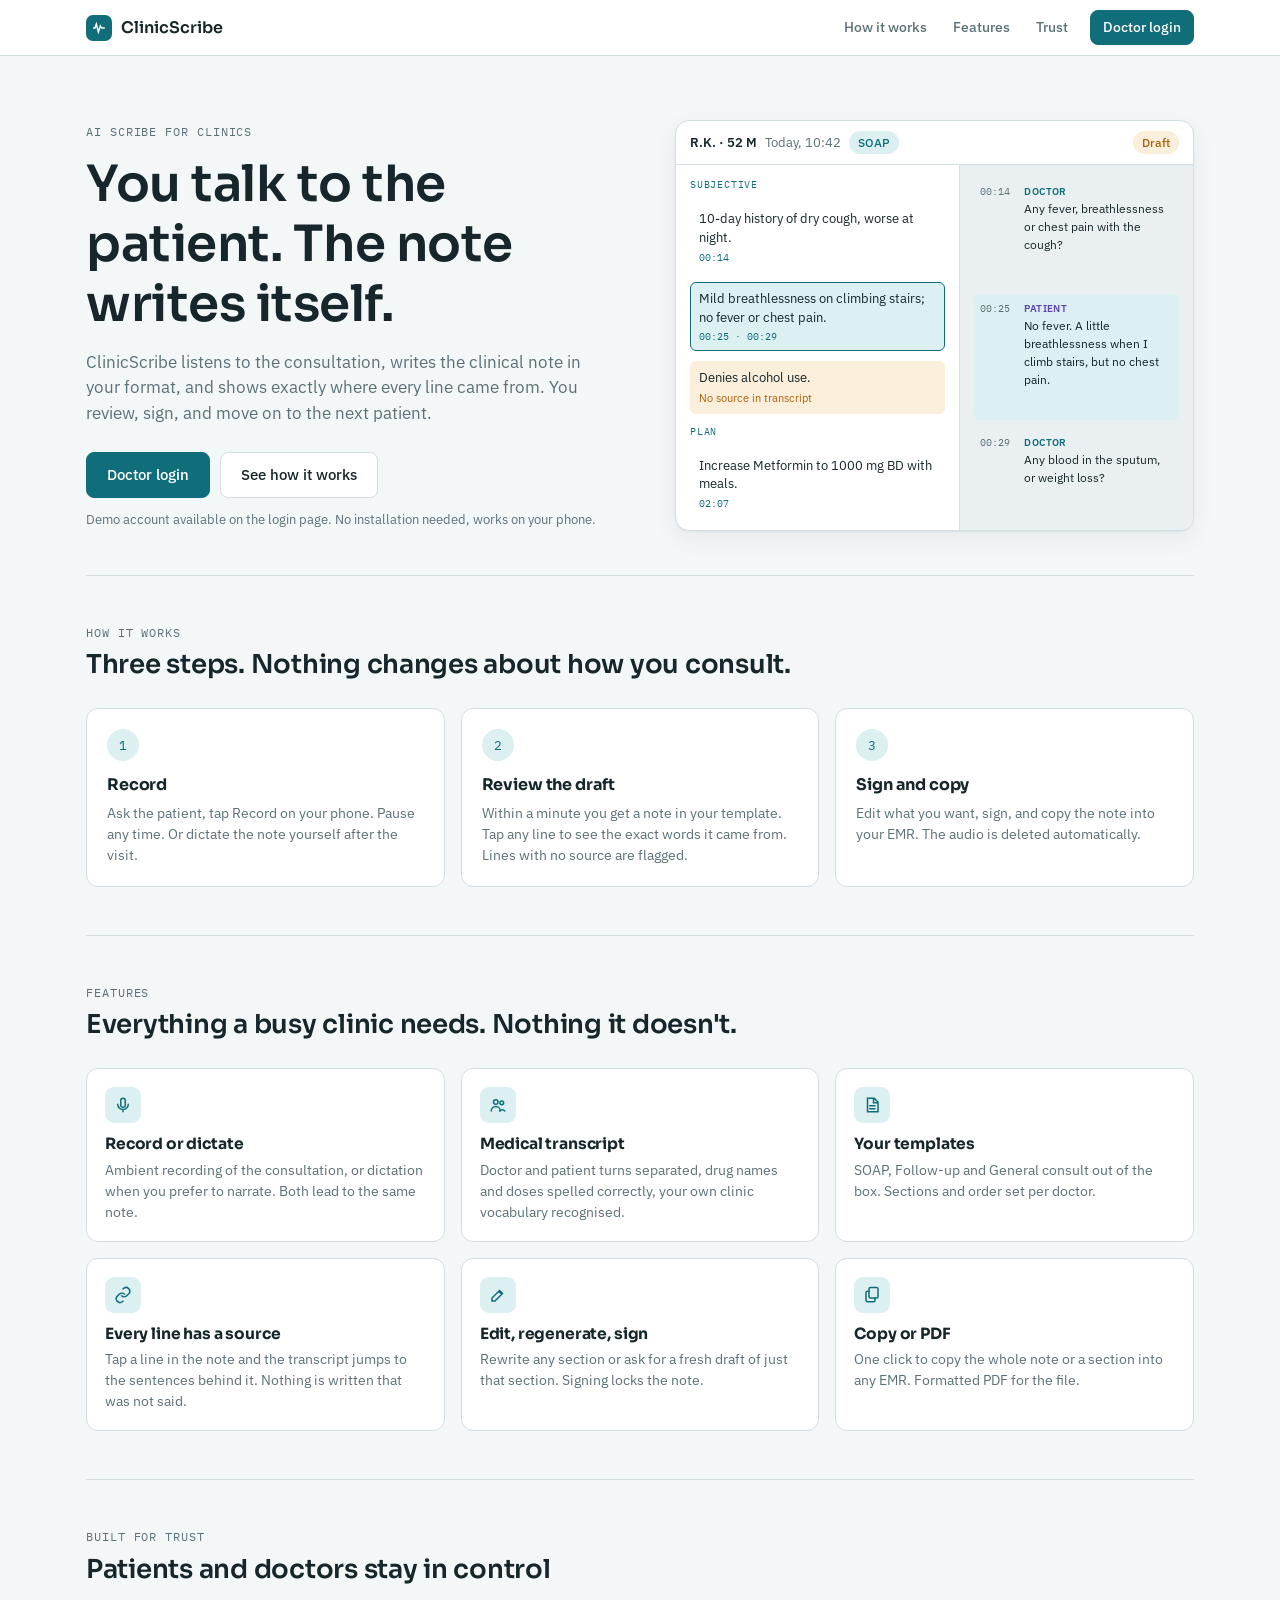
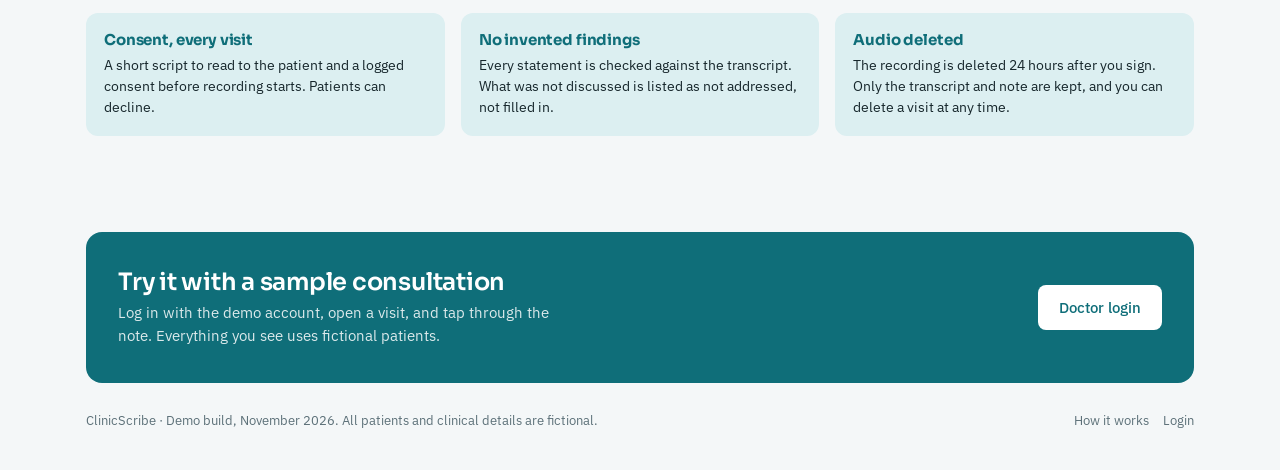
==== index.html @ 5e47dfab "Rebuild as a website: landing page, doctor login and app Co-Authored-By: Claude Fable 5.1 <noreply@a" ====
<!doctype html>
<html lang="en">
<head>
<meta charset="utf-8">
<meta name="viewport" content="width=device-width, initial-scale=1, viewport-fit=cover">
<title>ClinicScribe</title>
<meta name="description" content="ClinicScribe listens to the consultation and drafts the clinical note, with every line linked to what was said.">
<link rel="stylesheet" href="https://fonts.googleapis.com/css2?family=Sora:wght@500;600;700&family=IBM+Plex+Sans:wght@400;500;600&family=IBM+Plex+Mono:wght@400;500&display=swap">
<link rel="stylesheet" href="assets/styles.css">
</head>
<body>
<header class="top"><div class="top-in">
  <a class="brand" href="index.html"><span class="mark"><svg viewBox="0 0 24 24" fill="none" stroke="#fff" stroke-width="2.2" stroke-linecap="round"><path d="M4 12h2l2-6 3 12 3-9 2 3h4"/></svg></span>ClinicScribe</a>
  <nav class="nav"><a href="#how">How it works</a><a href="#features">Features</a><a href="#trust">Trust</a><a class="btn primary" href="login.html">Doctor login</a></nav>
</div></header>

<main class="wrap">
  <section class="hero">
    <div>
      <div class="eyebrow">AI scribe for clinics</div>
      <h1>You talk to the patient. The note writes itself.</h1>
      <p class="lede">ClinicScribe listens to the consultation, writes the clinical note in your format, and shows exactly where every line came from. You review, sign, and move on to the next patient.</p>
      <div class="cta-row"><a class="btn primary lg" href="login.html">Doctor login</a><a class="btn lg" href="#how">See how it works</a></div>
      <p class="small">Demo account available on the login page. No installation needed, works on your phone.</p>
    </div>
    <div class="mock" aria-label="Preview of a drafted note linked to the transcript">
      <div class="mh"><b>R.K. · 52 M</b><span>Today, 10:42</span><span class="chip acc">SOAP</span><span class="chip draft" style="margin-left:auto">Draft</span></div>
      <div class="mb">
        <div class="mn">
          <div><div class="lab">Subjective</div></div>
          <div class="li">10-day history of dry cough, worse at night.<span class="ev">00:14</span></div>
          <div class="li on">Mild breathlessness on climbing stairs; no fever or chest pain.<span class="ev">00:25 · 00:29</span></div>
          <div class="li uns">Denies alcohol use.<span class="fl">No source in transcript</span></div>
          <div><div class="lab">Plan</div></div>
          <div class="li">Increase Metformin to 1000 mg BD with meals.<span class="ev">02:07</span></div>
        </div>
        <div class="mt">
          <div class="tx d"><span class="t">00:14</span><span><span class="w">Doctor</span><br>Any fever, breathlessness or chest pain with the cough?</span></div>
          <div class="tx p on"><span class="t">00:25</span><span><span class="w">Patient</span><br>No fever. A little breathlessness when I climb stairs, but no chest pain.</span></div>
          <div class="tx d"><span class="t">00:29</span><span><span class="w">Doctor</span><br>Any blood in the sputum, or weight loss?</span></div>
        </div>
      </div>
    </div>
  </section>

  <section class="block" id="how">
    <div class="eyebrow">How it works</div>
    <h2>Three steps. Nothing changes about how you consult.</h2>
    <div class="steps">
      <div class="step-card"><div class="n">1</div><h3>Record</h3><p>Ask the patient, tap Record on your phone. Pause any time. Or dictate the note yourself after the visit.</p></div>
      <div class="step-card"><div class="n">2</div><h3>Review the draft</h3><p>Within a minute you get a note in your template. Tap any line to see the exact words it came from. Lines with no source are flagged.</p></div>
      <div class="step-card"><div class="n">3</div><h3>Sign and copy</h3><p>Edit what you want, sign, and copy the note into your EMR. The audio is deleted automatically.</p></div>
    </div>
  </section>

  <section class="block" id="features">
    <div class="eyebrow">Features</div>
    <h2>Everything a busy clinic needs. Nothing it doesn't.</h2>
    <div class="grid3">
      <div class="feat"><div class="ic"><svg viewBox="0 0 24 24" fill="none" stroke="currentColor" stroke-width="2" stroke-linecap="round"><rect x="9" y="3" width="6" height="12" rx="3"/><path d="M5 11a7 7 0 0 0 14 0M12 18v3"/></svg></div><h3>Record or dictate</h3><p>Ambient recording of the consultation, or dictation when you prefer to narrate. Both lead to the same note.</p></div>
      <div class="feat"><div class="ic"><svg viewBox="0 0 24 24" fill="none" stroke="currentColor" stroke-width="2" stroke-linecap="round"><circle cx="9" cy="8" r="3"/><circle cx="17" cy="9" r="2.5"/><path d="M3 20a6 6 0 0 1 12 0M14 20a4.5 4.5 0 0 1 7 0"/></svg></div><h3>Medical transcript</h3><p>Doctor and patient turns separated, drug names and doses spelled correctly, your own clinic vocabulary recognised.</p></div>
      <div class="feat"><div class="ic"><svg viewBox="0 0 24 24" fill="none" stroke="currentColor" stroke-width="2" stroke-linecap="round"><path d="M6 3h9l5 5v13H6zM14 3v6h6M9 13h7M9 17h7"/></svg></div><h3>Your templates</h3><p>SOAP, Follow-up and General consult out of the box. Sections and order set per doctor.</p></div>
      <div class="feat"><div class="ic"><svg viewBox="0 0 24 24" fill="none" stroke="currentColor" stroke-width="2" stroke-linecap="round"><path d="M10 13a5 5 0 0 0 7 0l3-3a5 5 0 0 0-7-7l-1 1M14 11a5 5 0 0 0-7 0l-3 3a5 5 0 0 0 7 7l1-1"/></svg></div><h3>Every line has a source</h3><p>Tap a line in the note and the transcript jumps to the sentences behind it. Nothing is written that was not said.</p></div>
      <div class="feat"><div class="ic"><svg viewBox="0 0 24 24" fill="none" stroke="currentColor" stroke-width="2" stroke-linecap="round"><path d="M4 20h4l10-10-4-4L4 16zM13 7l4 4"/></svg></div><h3>Edit, regenerate, sign</h3><p>Rewrite any section or ask for a fresh draft of just that section. Signing locks the note.</p></div>
      <div class="feat"><div class="ic"><svg viewBox="0 0 24 24" fill="none" stroke="currentColor" stroke-width="2" stroke-linecap="round"><rect x="8" y="2" width="12" height="14" rx="2"/><path d="M16 16v3a2 2 0 0 1-2 2H6a2 2 0 0 1-2-2V9a2 2 0 0 1 2-2h2"/></svg></div><h3>Copy or PDF</h3><p>One click to copy the whole note or a section into any EMR. Formatted PDF for the file.</p></div>
    </div>
  </section>

  <section class="block" id="trust">
    <div class="eyebrow">Built for trust</div>
    <h2>Patients and doctors stay in control</h2>
    <div class="trust">
      <div class="t"><h3>Consent, every visit</h3><p>A short script to read to the patient and a logged consent before recording starts. Patients can decline.</p></div>
      <div class="t"><h3>No invented findings</h3><p>Every statement is checked against the transcript. What was not discussed is listed as not addressed, not filled in.</p></div>
      <div class="t"><h3>Audio deleted</h3><p>The recording is deleted 24 hours after you sign. Only the transcript and note are kept, and you can delete a visit at any time.</p></div>
    </div>
  </section>

  <div class="cta-band">
    <div><h2>Try it with a sample consultation</h2><p>Log in with the demo account, open a visit, and tap through the note. Everything you see uses fictional patients.</p></div>
    <div class="r"><a class="btn lg" href="login.html">Doctor login</a></div>
  </div>

  <footer><span>ClinicScribe · Demo build, November 2026. All patients and clinical details are fictional.</span><span class="r"><a href="#how">How it works</a><a href="login.html">Login</a></span></footer>
</main>
</body>
</html>
---- assets/styles.css ----
/* ClinicScribe — shared styles. Calm clinical identity: teal accent, cool neutrals, Sora display + IBM Plex body. */
:root{
  --bg:#F4F7F8; --surface:#FFFFFF; --surface-2:#EAF0F2; --fg:#16262B; --muted:#5C7078; --line:#D3DEE2;
  --accent:#0F6E79; --accent-fg:#FFFFFF; --accent-soft:#DCEFF1;
  --warn:#A8620A; --warn-soft:#FBEEDA; --ok:#2B7A4B; --ok-soft:#DCF2E4; --patient:#5D47B5; --patient-soft:#ECE7FA;
  --display:'Sora',system-ui,sans-serif; --body:'IBM Plex Sans',system-ui,sans-serif; --mono:'IBM Plex Mono',ui-monospace,monospace;
  --radius:10px; --shadow:0 1px 2px rgba(22,38,43,.06),0 8px 24px rgba(22,38,43,.06);
}
@media (prefers-color-scheme: dark){ :root:not([data-theme="light"]){
  --bg:#0D1517; --surface:#142022; --surface-2:#1B2A2E; --fg:#E7EEF0; --muted:#93A7AD; --line:#27393E;
  --accent:#4FB8C4; --accent-fg:#06262A; --accent-soft:#153B40;
  --warn:#E6AA4F; --warn-soft:#3A2A10; --ok:#6FCF93; --ok-soft:#123524; --patient:#B5A2F2; --patient-soft:#2A2345;
  --shadow:0 1px 2px rgba(0,0,0,.4),0 8px 24px rgba(0,0,0,.35); color-scheme:dark }}
:root[data-theme="dark"]{
  --bg:#0D1517; --surface:#142022; --surface-2:#1B2A2E; --fg:#E7EEF0; --muted:#93A7AD; --line:#27393E;
  --accent:#4FB8C4; --accent-fg:#06262A; --accent-soft:#153B40;
  --warn:#E6AA4F; --warn-soft:#3A2A10; --ok:#6FCF93; --ok-soft:#123524; --patient:#B5A2F2; --patient-soft:#2A2345;
  --shadow:0 1px 2px rgba(0,0,0,.4),0 8px 24px rgba(0,0,0,.35); color-scheme:dark }

*{box-sizing:border-box}
html,body{margin:0}
body{background:var(--bg);color:var(--fg);font-family:var(--body);font-size:15px;line-height:1.5;-webkit-font-smoothing:antialiased}
body::before{content:"";position:fixed;inset:0 0 auto;height:env(safe-area-inset-top,0px);z-index:10;background:var(--surface)}
h1,h2,h3,h4{font-family:var(--display);line-height:1.2;margin:0;text-wrap:balance;letter-spacing:-.01em}
p{margin:0}
button{font:inherit;cursor:pointer}
a{color:var(--accent)}
img{max-width:100%}
.eyebrow{font-family:var(--mono);font-size:11.5px;letter-spacing:.08em;text-transform:uppercase;color:var(--muted)}
.mono{font-family:var(--mono);font-variant-numeric:tabular-nums}
:focus-visible{outline:2px solid var(--accent);outline-offset:2px}
[hidden]{display:none!important}
.wrap{max-width:1140px;margin:0 auto;padding-left:max(16px,env(safe-area-inset-left,0px));padding-right:max(16px,env(safe-area-inset-right,0px))}

/* buttons, chips */
.btn{display:inline-flex;align-items:center;gap:8px;border:1px solid var(--line);background:var(--surface);color:var(--fg);padding:9px 14px;border-radius:8px;font-weight:500;font-size:14px;text-decoration:none;white-space:nowrap;line-height:1.3}
.btn:hover{border-color:var(--muted)}
.btn.primary{background:var(--accent);color:var(--accent-fg);border-color:var(--accent)}
.btn.primary:hover{filter:brightness(1.08)}
.btn.ok{background:var(--ok);border-color:var(--ok);color:#fff}
.btn.lg{padding:12px 20px;font-size:15px}
.btn.sm{padding:5px 10px;font-size:13px}
.btn.wide{width:100%;justify-content:center}
.btn:disabled{opacity:.5;cursor:not-allowed}
.btn svg{width:15px;height:15px;flex:none}
.chip{display:inline-flex;align-items:center;gap:5px;font-size:11.5px;font-weight:500;padding:2px 8px;border-radius:999px;border:1px solid var(--line);color:var(--muted);white-space:nowrap}
.chip.draft{background:var(--warn-soft);color:var(--warn);border-color:transparent}
.chip.signed{background:var(--ok-soft);color:var(--ok);border-color:transparent}
.chip.acc{background:var(--accent-soft);color:var(--accent);border-color:transparent}
.chip.warn{background:var(--warn-soft);color:var(--warn);border-color:transparent}
.chip svg{width:11px;height:11px}
.ib{border:0;background:transparent;color:var(--muted);padding:4px 7px;border-radius:6px;display:inline-flex;align-items:center;gap:5px;font-size:12px;text-decoration:none}
.ib:hover{background:var(--surface-2);color:var(--fg)}
.ib svg{width:13px;height:13px}

/* top bar */
.top{position:sticky;top:env(safe-area-inset-top,0px);z-index:9;background:var(--surface);border-bottom:1px solid var(--line)}
.top-in{display:flex;align-items:center;gap:14px;max-width:1140px;margin:0 auto;padding-block:10px;padding-left:max(16px,env(safe-area-inset-left,0px));padding-right:max(16px,env(safe-area-inset-right,0px))}
.brand{display:flex;align-items:center;gap:9px;font-family:var(--display);font-weight:600;font-size:16px;color:var(--fg);text-decoration:none}
.brand .mark{width:26px;height:26px;border-radius:7px;background:var(--accent);display:grid;place-items:center}
.brand .mark svg{width:16px;height:16px}
.nav{display:flex;gap:2px;margin-left:auto;align-items:center}
.nav a{text-decoration:none;color:var(--muted);padding:7px 12px;border-radius:8px;font-weight:500;font-size:14px}
.nav a:hover{color:var(--fg);background:var(--surface-2)}
.nav .btn{margin-left:8px}

/* ---------- landing ---------- */
.hero{padding-block:64px 44px;display:grid;grid-template-columns:1.05fr 1fr;gap:44px;align-items:center}
.hero h1{font-size:clamp(32px,4.4vw,50px);font-weight:600;margin-top:14px}
.hero .lede{font-size:17px;color:var(--muted);max-width:52ch;margin-top:16px}
.cta-row{display:flex;gap:10px;flex-wrap:wrap;margin-top:26px}
.hero .small{font-size:12.5px;color:var(--muted);margin-top:12px}
.mock{background:var(--surface);border:1px solid var(--line);border-radius:14px;box-shadow:var(--shadow);overflow:hidden}
.mock .mh{display:flex;align-items:center;gap:8px;padding:10px 14px;border-bottom:1px solid var(--line);font-size:12.5px;color:var(--muted)}
.mock .mh b{color:var(--fg);font-weight:600}
.mock .mb{display:grid;grid-template-columns:1.1fr .9fr}
.mock .mn{padding:12px 14px;border-right:1px solid var(--line);display:grid;gap:10px;min-width:0}
.mock .mt{padding:12px 14px;display:grid;gap:8px;min-width:0;background:var(--surface-2)}
.mock .lab{font-family:var(--mono);font-size:10px;letter-spacing:.08em;text-transform:uppercase;color:var(--accent)}
.mock .li{font-size:12.5px;padding:6px 8px;border-radius:6px;border:1px solid transparent;display:grid;gap:3px}
.mock .li.on{background:var(--accent-soft);border-color:var(--accent)}
.mock .li.uns{background:var(--warn-soft)}
.mock .li .ev{font-family:var(--mono);font-size:10px;color:var(--accent)}
.mock .li .fl{font-size:11px;color:var(--warn)}
.mock .tx{font-size:12px;display:grid;grid-template-columns:38px 1fr;gap:6px;padding:5px 6px;border-radius:6px}
.mock .tx.on{background:var(--accent-soft)}
.mock .tx .t{font-family:var(--mono);font-size:10px;color:var(--muted);padding-top:2px}
.mock .tx .w{font-size:10px;font-weight:600;text-transform:uppercase;letter-spacing:.04em}
.mock .tx.d .w{color:var(--accent)}.mock .tx.p .w{color:var(--patient)}

section.block{padding-block:48px;border-top:1px solid var(--line)}
section.block h2{font-size:26px;font-weight:600;margin-top:8px}
section.block .sub{color:var(--muted);margin-top:8px;max-width:60ch;font-size:15.5px}
.steps{display:grid;grid-template-columns:repeat(3,minmax(0,1fr));gap:16px;margin-top:28px}
.step-card{background:var(--surface);border:1px solid var(--line);border-radius:12px;padding:20px;min-width:0}
.step-card .n{width:32px;height:32px;border-radius:50%;background:var(--accent-soft);color:var(--accent);display:grid;place-items:center;font-family:var(--mono);font-size:13px}
.step-card h3{font-size:16px;margin-top:14px}
.step-card p{color:var(--muted);font-size:14px;margin-top:8px}
.grid3{display:grid;grid-template-columns:repeat(3,minmax(0,1fr));gap:16px;margin-top:28px}
.feat{background:var(--surface);border:1px solid var(--line);border-radius:12px;padding:18px;min-width:0}
.feat .ic{width:36px;height:36px;border-radius:9px;background:var(--accent-soft);color:var(--accent);display:grid;place-items:center}
.feat .ic svg{width:18px;height:18px}
.feat h3{font-size:15.5px;margin-top:12px}
.feat p{color:var(--muted);font-size:14px;margin-top:6px}
.trust{display:grid;grid-template-columns:repeat(3,minmax(0,1fr));gap:16px;margin-top:28px}
.trust .t{padding:18px;border-radius:12px;background:var(--accent-soft);min-width:0}
.trust .t h3{font-size:15px;color:var(--accent)}
.trust .t p{font-size:14px;margin-top:6px}
.cta-band{margin-block:48px 0;background:var(--accent);color:var(--accent-fg);border-radius:16px;padding:36px 32px;display:flex;align-items:center;gap:24px;flex-wrap:wrap}
.cta-band h2{font-size:24px;font-weight:600;color:var(--accent-fg)}
.cta-band p{opacity:.85;margin-top:6px;max-width:50ch}
.cta-band .r{margin-left:auto;display:flex;gap:10px;flex-wrap:wrap}
.cta-band .btn{background:var(--accent-fg);color:var(--accent);border-color:transparent}
footer{padding-block:28px 40px;color:var(--muted);font-size:12.5px;display:flex;gap:16px;flex-wrap:wrap;align-items:center}
footer .r{margin-left:auto;display:flex;gap:14px}
footer a{color:var(--muted);text-decoration:none}

/* ---------- login ---------- */
.auth{min-height:calc(100vh - 60px);display:grid;place-items:center;padding-block:40px;padding-left:max(16px,env(safe-area-inset-left,0px));padding-right:max(16px,env(safe-area-inset-right,0px))}
.card{background:var(--surface);border:1px solid var(--line);border-radius:14px;box-shadow:var(--shadow);padding:30px 28px;width:100%;max-width:420px}
.card h1{font-size:24px;font-weight:600;margin-top:14px}
.card .sub{color:var(--muted);font-size:14px;margin-top:6px}
.form{display:grid;gap:16px}
.field label{display:block;font-weight:500;font-size:13.5px;margin-bottom:6px}
.field .hint{font-size:12.5px;color:var(--muted);margin-top:5px}
input[type=text],input[type=email],input[type=password],select,textarea{width:100%;font:inherit;color:var(--fg);background:var(--surface);border:1px solid var(--line);border-radius:8px;padding:10px 12px}
input:focus,select:focus,textarea:focus{outline:2px solid var(--accent);outline-offset:0;border-color:transparent}
textarea{min-height:120px;line-height:1.5;resize:vertical}
.ck{display:flex;gap:9px;align-items:center;font-size:13.5px;cursor:pointer}
.ck input{accent-color:var(--accent);width:16px;height:16px}
.err{background:var(--warn-soft);color:var(--warn);border-radius:8px;padding:9px 12px;font-size:13.5px}
.demo-cred{margin-top:18px;border-top:1px dashed var(--line);padding-top:16px;font-size:13px;color:var(--muted)}
.demo-cred code{font-family:var(--mono);color:var(--fg);background:var(--surface-2);padding:1px 6px;border-radius:4px}
.demo-cred .btn{margin-top:10px}

/* ---------- app ---------- */
.app{max-width:1140px;margin:0 auto;padding-left:max(16px,env(safe-area-inset-left,0px));padding-right:max(16px,env(safe-area-inset-right,0px));padding-block:20px 48px}
.avatar{width:30px;height:30px;border-radius:50%;background:var(--patient-soft);color:var(--patient);display:grid;place-items:center;font-family:var(--mono);font-size:12px;font-weight:500;flex:none}
.appnav{display:flex;gap:4px;margin-left:auto;align-items:center}
.appnav button{border:1px solid transparent;background:transparent;color:var(--muted);padding:6px 11px;border-radius:8px;font-weight:500;font-size:13.5px}
.appnav button.on{background:var(--accent-soft);color:var(--accent)}
.me{display:flex;align-items:center;gap:8px;margin-left:10px;padding-left:12px;border-left:1px solid var(--line);font-size:13px}
.me .nm{line-height:1.2}.me .nm small{display:block;color:var(--muted);font-size:11.5px}
.demo-note{font-size:12.5px;color:var(--muted);background:var(--surface-2);border-radius:8px;padding:8px 12px;margin-bottom:14px;display:flex;gap:8px;align-items:center}
.demo-note svg{width:14px;height:14px;flex:none;color:var(--warn)}
.panel{background:var(--surface);border:1px solid var(--line);border-radius:12px;box-shadow:var(--shadow)}
.panel-h{display:flex;align-items:center;gap:10px;padding:14px 16px;border-bottom:1px solid var(--line);flex-wrap:wrap}
.panel-h h2{font-size:17px;font-weight:600}
.panel-h .sp{margin-left:auto;display:flex;gap:8px;flex-wrap:wrap}
.panel-b{padding:16px}
.greet{margin-bottom:14px}
.greet h1{font-size:22px;font-weight:600}
.greet p{color:var(--muted);font-size:14px;margin-top:4px}
.stats{display:grid;grid-template-columns:repeat(3,minmax(0,1fr));gap:12px;margin-bottom:14px}
.stat{background:var(--surface);border:1px solid var(--line);border-radius:10px;padding:12px 14px;min-width:0}
.stat .v{font-family:var(--display);font-size:22px;font-weight:600;font-variant-numeric:tabular-nums}
.stat .l{font-size:12.5px;color:var(--muted)}

.vlist{display:grid}
.vrow{display:grid;grid-template-columns:auto 1fr auto;gap:14px;align-items:center;padding:13px 16px;border-bottom:1px solid var(--line);cursor:pointer;text-align:left;background:transparent;border-left:0;border-right:0;border-top:0;color:inherit;width:100%;font:inherit}
.vrow:last-child{border-bottom:0}
.vrow:hover{background:var(--surface-2)}
.vrow .t{font-weight:500;font-size:14.5px}
.vrow .m{font-size:12.5px;color:var(--muted);margin-top:2px;display:flex;gap:10px;flex-wrap:wrap}
.vrow .chips{display:flex;gap:6px;flex-wrap:wrap;justify-content:flex-end}

.seg{display:flex;border:1px solid var(--line);border-radius:8px;overflow:hidden;width:max-content;max-width:100%}
.seg button{border:0;background:transparent;color:var(--muted);padding:8px 14px;font-weight:500;font-size:13.5px}
.seg button.on{background:var(--accent-soft);color:var(--accent)}
.consent{border:1px solid var(--line);border-radius:10px;padding:14px;background:var(--surface-2)}
.consent .script{font-style:italic;color:var(--fg);background:var(--surface);border-radius:6px;padding:10px 12px;margin-top:8px;font-size:14px;border-left:3px solid var(--accent)}
.consent label.ck{align-items:flex-start;margin-top:12px}
.consent input{margin-top:3px}

.rec{display:grid;place-items:center;text-align:center;padding-block:28px;gap:14px}
.rec .timer{font-family:var(--mono);font-size:44px;font-weight:500;font-variant-numeric:tabular-nums;letter-spacing:.02em}
.rec canvas{width:100%;max-width:560px;height:90px;display:block}
.rec .live{display:inline-flex;align-items:center;gap:8px;color:var(--muted);font-size:13px}
.rec .live i{width:9px;height:9px;border-radius:50%;background:#D64545;display:inline-block;animation:pulse 1.2s infinite}
.rec .live.paused i{background:var(--warn);animation:none}
@keyframes pulse{0%,100%{opacity:1}50%{opacity:.25}}
.rec .ctrls{display:flex;gap:10px;flex-wrap:wrap;justify-content:center}
.rec .tip{font-size:12.5px;color:var(--muted);max-width:48ch}

.proc{display:grid;gap:10px;max-width:520px;margin:10px auto;padding-block:20px}
.proc .st{display:flex;align-items:center;gap:12px;padding:10px 12px;border:1px solid var(--line);border-radius:8px;background:var(--surface);font-size:14px;color:var(--muted)}
.proc .st .ic{width:22px;height:22px;border-radius:50%;border:2px solid var(--line);display:grid;place-items:center;flex:none}
.proc .st.run{color:var(--fg);border-color:var(--accent)}
.proc .st.run .ic{border-color:var(--accent);border-top-color:transparent;animation:spin .9s linear infinite}
.proc .st.done{color:var(--fg)}
.proc .st.done .ic{background:var(--ok);border-color:var(--ok);color:#fff}
.proc .st .ic svg{width:12px;height:12px}
.proc .st .tm{margin-left:auto;font-family:var(--mono);font-size:12px;color:var(--muted)}
@keyframes spin{to{transform:rotate(360deg)}}

.ws-h{display:flex;align-items:flex-start;gap:14px;flex-wrap:wrap;padding:14px 16px;border-bottom:1px solid var(--line)}
.ws-h .ttl h2{font-size:18px;font-weight:600}
.ws-h .meta{display:flex;gap:8px;flex-wrap:wrap;margin-top:7px}
.ws-h .acts{margin-left:auto;display:flex;gap:8px;flex-wrap:wrap}
.ws{display:grid;grid-template-columns:minmax(0,1.1fr) minmax(0,.9fr)}
.ws>div{min-width:0}
.note-pane{border-right:1px solid var(--line)}
.pane-t{display:flex;align-items:center;gap:8px;padding:10px 16px;border-bottom:1px solid var(--line);font-size:12.5px;color:var(--muted)}
.pane-t b{color:var(--fg);font-weight:600}
.pane-t .sp{margin-left:auto;display:flex;gap:6px}
.mtabs{display:none;gap:4px;padding:10px 16px 0}
.mtabs button{flex:1;border:1px solid var(--line);background:var(--surface);color:var(--muted);padding:7px;border-radius:8px;font-weight:500;font-size:13px}
.mtabs button.on{background:var(--accent-soft);color:var(--accent);border-color:transparent}
.sec{padding:14px 16px;border-bottom:1px solid var(--line)}
.sec:last-child{border-bottom:0}
.sec-h{display:flex;align-items:center;gap:8px;margin-bottom:8px}
.sec-h h3{font-size:12px;font-family:var(--mono);letter-spacing:.08em;text-transform:uppercase;color:var(--accent);font-weight:500}
.sec-h .sp{margin-left:auto;display:flex;gap:4px}
.items{display:grid;gap:4px}
.item{display:grid;grid-template-columns:auto 1fr;gap:9px;align-items:start;padding:7px 9px;border-radius:8px;border:1px solid transparent;cursor:pointer;background:transparent;text-align:left;color:inherit;font:inherit;line-height:1.5;width:100%}
.item:hover{background:var(--surface-2)}
.item.on{background:var(--accent-soft);border-color:var(--accent)}
.item .bul{width:6px;height:6px;border-radius:50%;background:var(--accent);margin-top:9px}
.item .ev{display:flex;gap:4px;flex-wrap:wrap;margin-top:5px}
.item .ev span{font-family:var(--mono);font-size:10.5px;color:var(--accent);background:var(--surface);border:1px solid var(--line);border-radius:4px;padding:0 5px}
.item.uns{background:var(--warn-soft);border-color:transparent}
.item.uns .bul{background:var(--warn)}
.item.uns .flag{display:flex;align-items:center;gap:6px;font-size:12px;color:var(--warn);margin-top:5px;flex-wrap:wrap}
.item.uns .flag svg{width:13px;height:13px}
.item .flag button{border:1px solid var(--warn);background:transparent;color:var(--warn);border-radius:5px;padding:1px 7px;font-size:11.5px}
.item.edited .bul{background:var(--muted)}
.item .edtag{font-family:var(--mono);font-size:10.5px;color:var(--muted);margin-left:6px}
.na{margin:14px 16px;border:1px dashed var(--line);border-radius:8px;padding:10px 12px;font-size:13px;color:var(--muted)}
.na b{color:var(--fg);font-weight:600}
.na .pills{display:flex;gap:6px;flex-wrap:wrap;margin-top:6px}
.na .pills span{border:1px solid var(--line);border-radius:999px;padding:1px 8px;font-size:12px;background:var(--surface)}
.editbox{display:grid;gap:8px}
.editbox .r{display:flex;gap:8px;justify-content:flex-end}
.tr{display:grid;gap:2px;padding:10px 12px;max-height:70vh;overflow:auto}
.seg-row{display:grid;grid-template-columns:52px 1fr;gap:10px;padding:7px 8px;border-radius:8px;border:1px solid transparent;scroll-margin:12px}
.seg-row .t{font-family:var(--mono);font-size:11px;color:var(--muted);padding-top:3px;font-variant-numeric:tabular-nums}
.seg-row .who{font-size:11px;font-weight:600;letter-spacing:.04em;text-transform:uppercase}
.seg-row.d .who{color:var(--accent)}
.seg-row.p .who{color:var(--patient)}
.seg-row .x{font-size:14px;margin-top:1px}
.seg-row.hl{background:var(--accent-soft);border-color:var(--accent)}
.seg-row.consent .x{color:var(--muted)}
.tr-foot{padding:10px 16px;border-top:1px solid var(--line);font-size:12.5px;color:var(--muted);display:flex;gap:10px;flex-wrap:wrap;align-items:center}
.vocab{display:flex;gap:8px;flex-wrap:wrap}
.vocab span{display:inline-flex;align-items:center;gap:6px;border:1px solid var(--line);border-radius:999px;padding:4px 6px 4px 11px;font-size:13.5px;background:var(--surface)}
.vocab span button{border:0;background:var(--surface-2);color:var(--muted);width:20px;height:20px;border-radius:50%;line-height:1;font-size:13px}
.addrow{display:flex;gap:8px;margin-top:14px;max-width:460px}
.modal{position:fixed;inset:0;background:rgba(10,20,22,.55);display:grid;place-items:center;z-index:30;padding:16px}
.modal .box{background:var(--surface);border-radius:12px;max-width:720px;width:100%;max-height:90vh;overflow:auto;box-shadow:var(--shadow);border:1px solid var(--line)}
.modal .bh{display:flex;align-items:center;gap:10px;padding:12px 16px;border-bottom:1px solid var(--line)}
.modal .bh h3{font-size:15px}
.modal .bh .sp{margin-left:auto;display:flex;gap:8px}
.doc{padding:28px 32px;font-family:Georgia,'Times New Roman',serif;color:var(--fg);line-height:1.55}
.doc .dh{display:flex;justify-content:space-between;gap:12px;border-bottom:2px solid var(--fg);padding-bottom:10px;margin-bottom:16px;flex-wrap:wrap}
.doc .dh b{font-size:17px}
.doc .dh .r{font-size:12.5px;color:var(--muted);text-align:right}
.doc h4{font-family:Georgia,serif;font-size:13px;text-transform:uppercase;letter-spacing:.08em;margin:16px 0 6px}
.doc ul{margin:0;padding-left:20px}
.doc li{margin:3px 0}
.doc .sig{margin-top:24px;border-top:1px solid var(--line);padding-top:10px;font-size:13px;color:var(--muted)}
.toast{position:fixed;left:50%;bottom:max(20px,env(safe-area-inset-bottom,0px));transform:translateX(-50%);background:var(--fg);color:var(--bg);padding:9px 14px;border-radius:8px;font-size:13.5px;z-index:40;box-shadow:var(--shadow);max-width:calc(100% - 32px)}
.confirm{display:flex;gap:8px;align-items:center;background:var(--surface-2);border-radius:8px;padding:6px 8px 6px 12px;font-size:13px;flex-wrap:wrap}

@media (max-width:900px){
  .hero{grid-template-columns:1fr;gap:28px;padding-block:40px 28px}
  .steps,.grid3,.trust,.stats{grid-template-columns:1fr 1fr}
  .ws{grid-template-columns:1fr}
  .note-pane{border-right:0}
  .mtabs{display:flex}
  .ws>div.off{display:none}
  .tr{max-height:none}
  .me .nm{display:none}
}
@media (max-width:560px){
  .steps,.grid3,.trust,.stats{grid-template-columns:1fr}
  .mock .mb{grid-template-columns:1fr}
  .mock .mn{border-right:0;border-bottom:1px solid var(--line)}
  .vrow{grid-template-columns:auto 1fr}
  .vrow .chips{grid-column:2;justify-content:flex-start}
  .doc{padding:18px}
  .nav a:not(.btn){display:none}
  .cta-band{padding:26px 20px}
}
@media (prefers-reduced-motion:reduce){ *{animation:none!important;transition:none!important} }
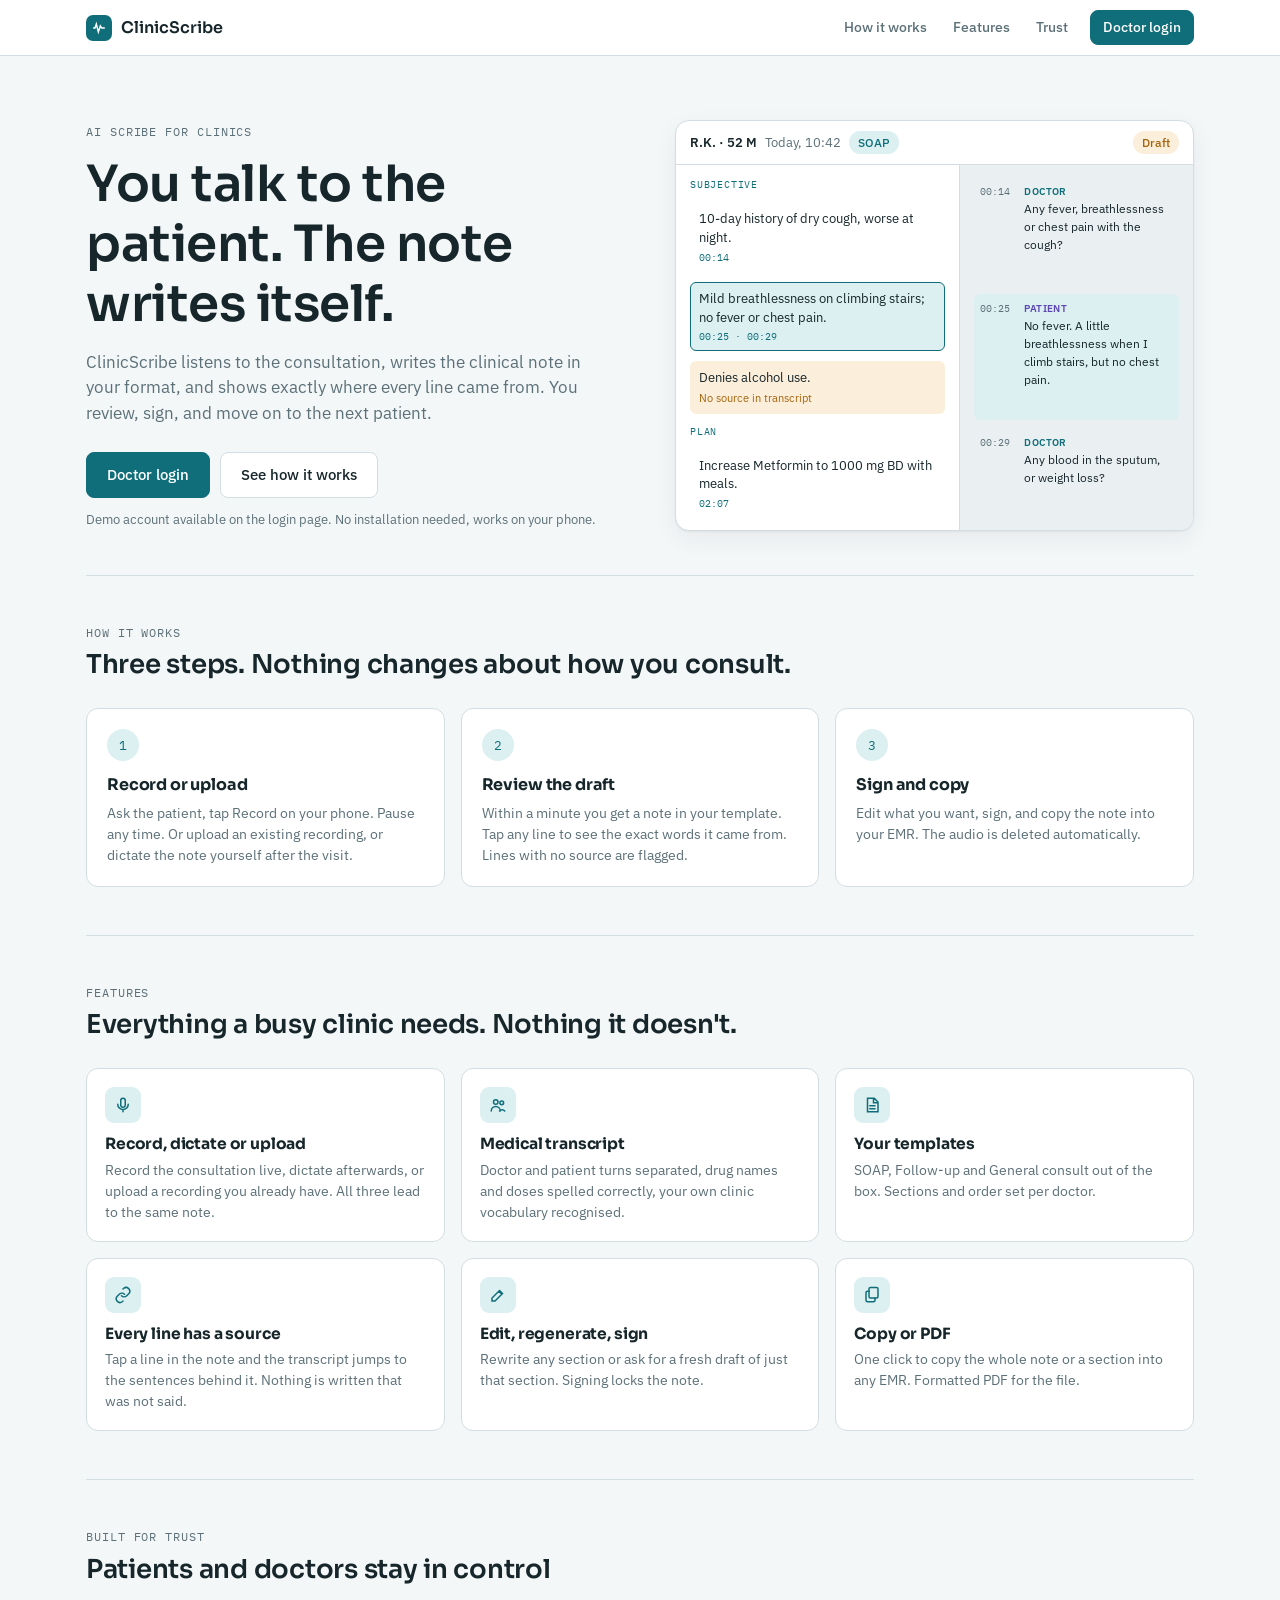
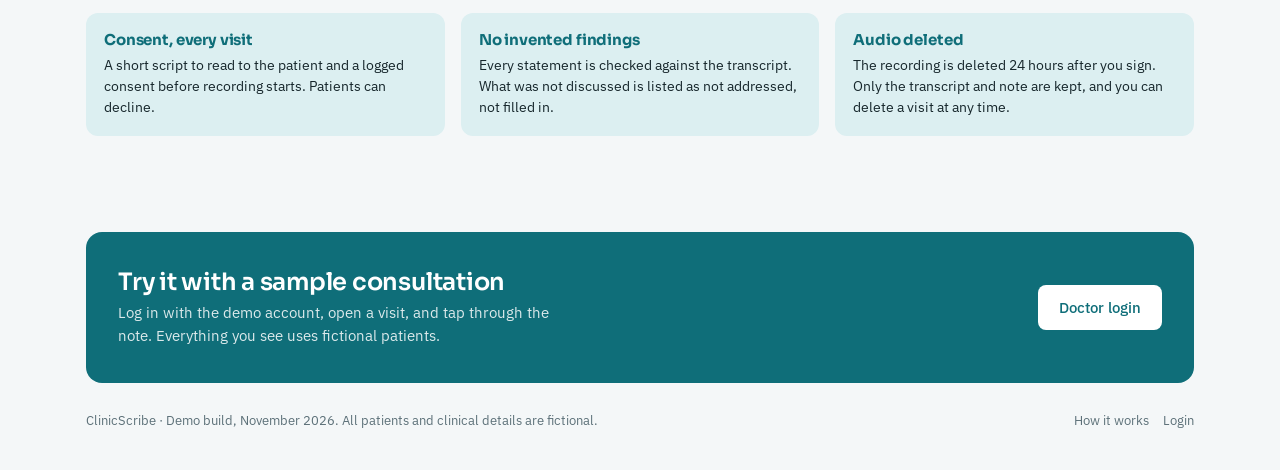
==== commit 38ead6d4: "Add upload-audio mode and fix inline buttons on flagged note lines Co-Authored-By: Claude Fable 5.1 " ====
--- a/index.html
+++ b/index.html
@@ -47,7 +47,7 @@
     <div class="eyebrow">How it works</div>
     <h2>Three steps. Nothing changes about how you consult.</h2>
     <div class="steps">
-      <div class="step-card"><div class="n">1</div><h3>Record</h3><p>Ask the patient, tap Record on your phone. Pause any time. Or dictate the note yourself after the visit.</p></div>
+      <div class="step-card"><div class="n">1</div><h3>Record or upload</h3><p>Ask the patient, tap Record on your phone. Pause any time. Or upload an existing recording, or dictate the note yourself after the visit.</p></div>
       <div class="step-card"><div class="n">2</div><h3>Review the draft</h3><p>Within a minute you get a note in your template. Tap any line to see the exact words it came from. Lines with no source are flagged.</p></div>
       <div class="step-card"><div class="n">3</div><h3>Sign and copy</h3><p>Edit what you want, sign, and copy the note into your EMR. The audio is deleted automatically.</p></div>
     </div>
@@ -57,7 +57,7 @@
     <div class="eyebrow">Features</div>
     <h2>Everything a busy clinic needs. Nothing it doesn't.</h2>
     <div class="grid3">
-      <div class="feat"><div class="ic"><svg viewBox="0 0 24 24" fill="none" stroke="currentColor" stroke-width="2" stroke-linecap="round"><rect x="9" y="3" width="6" height="12" rx="3"/><path d="M5 11a7 7 0 0 0 14 0M12 18v3"/></svg></div><h3>Record or dictate</h3><p>Ambient recording of the consultation, or dictation when you prefer to narrate. Both lead to the same note.</p></div>
+      <div class="feat"><div class="ic"><svg viewBox="0 0 24 24" fill="none" stroke="currentColor" stroke-width="2" stroke-linecap="round"><rect x="9" y="3" width="6" height="12" rx="3"/><path d="M5 11a7 7 0 0 0 14 0M12 18v3"/></svg></div><h3>Record, dictate or upload</h3><p>Record the consultation live, dictate afterwards, or upload a recording you already have. All three lead to the same note.</p></div>
       <div class="feat"><div class="ic"><svg viewBox="0 0 24 24" fill="none" stroke="currentColor" stroke-width="2" stroke-linecap="round"><circle cx="9" cy="8" r="3"/><circle cx="17" cy="9" r="2.5"/><path d="M3 20a6 6 0 0 1 12 0M14 20a4.5 4.5 0 0 1 7 0"/></svg></div><h3>Medical transcript</h3><p>Doctor and patient turns separated, drug names and doses spelled correctly, your own clinic vocabulary recognised.</p></div>
       <div class="feat"><div class="ic"><svg viewBox="0 0 24 24" fill="none" stroke="currentColor" stroke-width="2" stroke-linecap="round"><path d="M6 3h9l5 5v13H6zM14 3v6h6M9 13h7M9 17h7"/></svg></div><h3>Your templates</h3><p>SOAP, Follow-up and General consult out of the box. Sections and order set per doctor.</p></div>
       <div class="feat"><div class="ic"><svg viewBox="0 0 24 24" fill="none" stroke="currentColor" stroke-width="2" stroke-linecap="round"><path d="M10 13a5 5 0 0 0 7 0l3-3a5 5 0 0 0-7-7l-1 1M14 11a5 5 0 0 0-7 0l-3 3a5 5 0 0 0 7 7l1-1"/></svg></div><h3>Every line has a source</h3><p>Tap a line in the note and the transcript jumps to the sentences behind it. Nothing is written that was not said.</p></div>
--- a/assets/styles.css
+++ b/assets/styles.css
@@ -167,6 +167,17 @@
 .seg{display:flex;border:1px solid var(--line);border-radius:8px;overflow:hidden;width:max-content;max-width:100%}
 .seg button{border:0;background:transparent;color:var(--muted);padding:8px 14px;font-weight:500;font-size:13.5px}
 .seg button.on{background:var(--accent-soft);color:var(--accent)}
+.drop{display:flex;align-items:center;gap:14px;border:1.5px dashed var(--line);border-radius:10px;padding:16px;background:var(--surface-2);cursor:pointer;margin-bottom:0}
+.drop:hover,.drop.over{border-color:var(--accent);background:var(--accent-soft)}
+.drop input{position:absolute;width:1px;height:1px;opacity:0;pointer-events:none}
+.drop-ic{width:40px;height:40px;border-radius:10px;background:var(--surface);color:var(--accent);display:grid;place-items:center;flex:none}
+.drop-ic svg{width:20px;height:20px}
+.drop-t{font-size:14px;font-weight:400}
+.drop-t small{color:var(--muted);font-size:12.5px}
+.file-info{display:flex;align-items:center;gap:10px;margin-top:10px;padding:10px 12px;border:1px solid var(--line);border-radius:8px;background:var(--surface);font-size:13.5px;flex-wrap:wrap}
+.file-info .fn{font-weight:500;min-width:0;overflow-wrap:anywhere}
+.file-info .fm{color:var(--muted);font-family:var(--mono);font-size:12px}
+.file-info .fx{margin-left:auto}
 .consent{border:1px solid var(--line);border-radius:10px;padding:14px;background:var(--surface-2)}
 .consent .script{font-style:italic;color:var(--fg);background:var(--surface);border-radius:6px;padding:10px 12px;margin-top:8px;font-size:14px;border-left:3px solid var(--accent)}
 .consent label.ck{align-items:flex-start;margin-top:12px}
